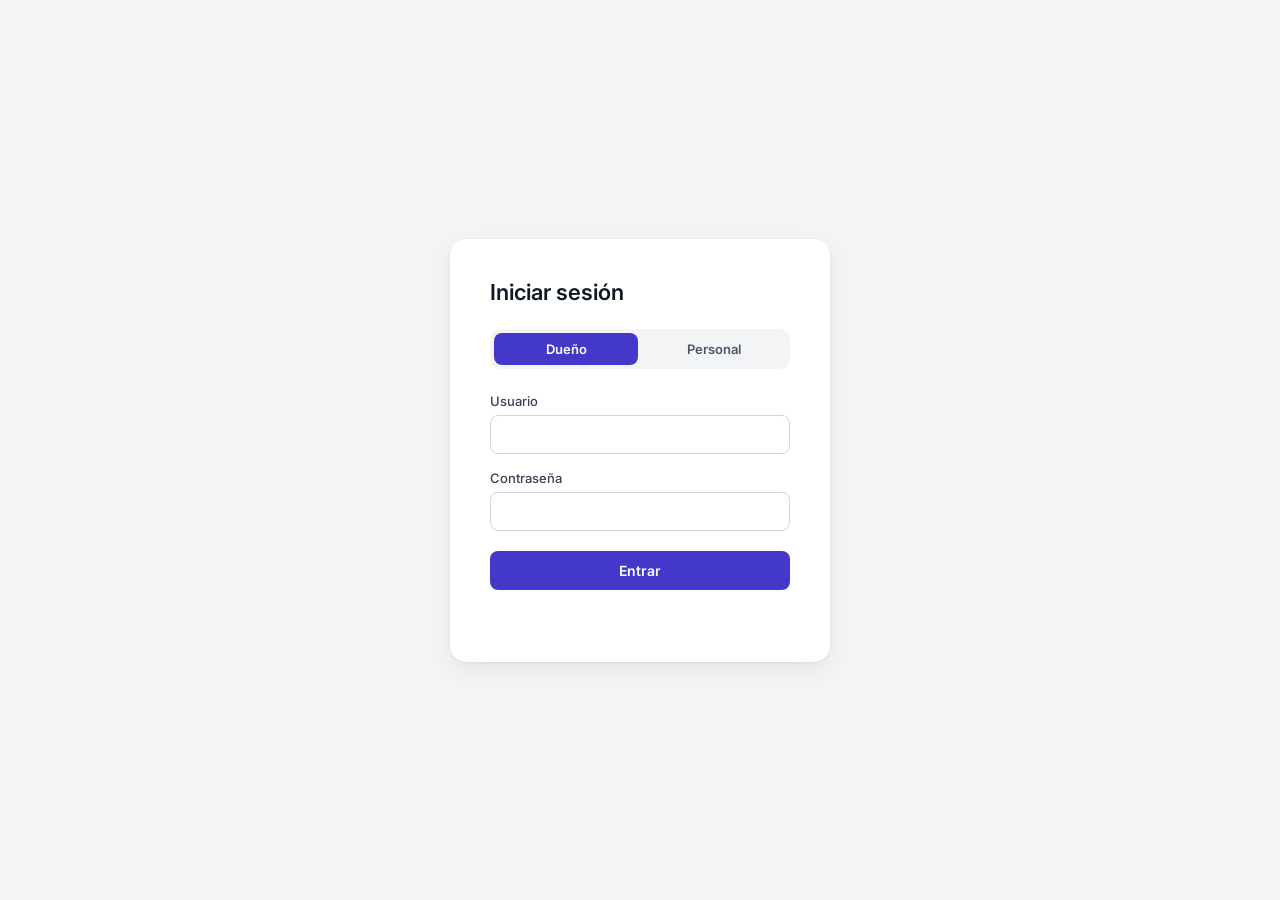
==== backend/src/main/resources/static/index.html @ 47b5efb7 "feat: login screen (dueno + personal PIN) with per-role landing stubs Static frontend served from Sp" ====
<!doctype html>
<html lang="es">
<head>
    <meta charset="utf-8">
    <title>Punto de Venta — Iniciar sesión</title>
    <link rel="stylesheet" href="css/estilos.css">
</head>
<body>
<div class="tarjeta">
    <h1>Iniciar sesión</h1>
    <div class="tabs">
        <button type="button" id="tab-dueno" class="activa">Dueño</button>
        <button type="button" id="tab-personal">Personal</button>
    </div>

    <form id="form-dueno">
        <label for="dueno-username">Usuario</label>
        <input type="text" id="dueno-username" required>
        <label for="dueno-password">Contraseña</label>
        <input type="password" id="dueno-password" required>
        <button type="submit" class="boton-entrar" id="dueno-submit">
            <span class="spinner"></span>
            <span>Entrar</span>
        </button>
        <p class="error" id="dueno-error"></p>
    </form>

    <form id="form-personal" class="oculto">
        <label for="personal-usuario">Nombre</label>
        <select id="personal-usuario" required></select>
        <label for="personal-pin">PIN</label>
        <input type="password" id="personal-pin" inputmode="numeric" required>
        <button type="submit" class="boton-entrar" id="personal-submit">
            <span class="spinner"></span>
            <span>Entrar</span>
        </button>
        <p class="error" id="personal-error"></p>
    </form>
</div>
<script src="js/api.js"></script>
<script src="js/login.js"></script>
</body>
</html>
---- backend/src/main/resources/static/css/estilos.css ----
@import url('https://fonts.googleapis.com/css2?family=Inter:wght@400;500;600;700&display=swap');

* {
    box-sizing: border-box;
}

body {
    margin: 0;
    font-family: 'Inter', system-ui, sans-serif;
    background: #f3f4f6;
    min-height: 100vh;
    display: flex;
    align-items: center;
    justify-content: center;
    padding: 40px;
}

.tarjeta {
    width: 100%;
    max-width: 380px;
    background: #ffffff;
    border-radius: 16px;
    padding: 40px;
    box-shadow: 0 1px 3px rgba(0, 0, 0, .08), 0 8px 24px rgba(0, 0, 0, .06);
    text-align: center;
}

.tarjeta h1 {
    margin: 0 0 24px;
    font-size: 22px;
    font-weight: 600;
    color: #111827;
    text-align: left;
}

.tabs {
    display: flex;
    gap: 4px;
    margin-bottom: 24px;
    background: #f3f4f6;
    padding: 4px;
    border-radius: 10px;
}

.tabs button {
    flex: 1;
    padding: 8px;
    border: none;
    border-radius: 8px;
    font-size: 13px;
    font-weight: 600;
    cursor: pointer;
    background: transparent;
    color: #4b5563;
    font-family: inherit;
}

.tabs button.activa {
    background: #4338ca;
    color: #fff;
}

form {
    display: flex;
    flex-direction: column;
    gap: 16px;
    text-align: left;
}

.oculto {
    display: none;
}

label {
    font-size: 13px;
    font-weight: 500;
    color: #374151;
    margin-bottom: -10px;
}

input, select {
    padding: 10px 12px;
    border: 1px solid #d1d5db;
    border-radius: 8px;
    font-size: 14px;
    font-family: inherit;
    width: 100%;
}

input:focus, select:focus {
    outline: 2px solid #4338ca;
    outline-offset: 1px;
}

.boton-entrar {
    margin-top: 4px;
    padding: 11px;
    background: #4338ca;
    color: #fff;
    border: none;
    border-radius: 8px;
    font-size: 14px;
    font-weight: 600;
    cursor: pointer;
    font-family: inherit;
    display: flex;
    align-items: center;
    justify-content: center;
    gap: 8px;
}

.boton-entrar:disabled {
    opacity: .75;
    cursor: default;
}

.error {
    margin: 0;
    font-size: 13px;
    color: #dc2626;
    min-height: 16px;
}

.boton-salir {
    padding: 11px 20px;
    background: #ffffff;
    color: #4338ca;
    border: 1.5px solid #4338ca;
    border-radius: 8px;
    font-size: 14px;
    font-weight: 600;
    cursor: pointer;
    font-family: inherit;
}

.etiqueta-rol {
    margin: 0 0 4px;
    font-size: 12px;
    font-weight: 600;
    letter-spacing: .04em;
    color: #6366f1;
    text-transform: uppercase;
}

.bienvenida {
    margin: 0 0 28px;
    font-size: 20px;
    font-weight: 600;
    color: #111827;
}

.spinner {
    display: none;
    width: 16px;
    height: 16px;
    border-radius: 50%;
    border: 2px solid rgba(255, 255, 255, .4);
    border-top-color: #fff;
    animation: girar .6s linear infinite;
}

.cargando .spinner {
    display: inline-block;
}

@keyframes girar {
    to {
        transform: rotate(360deg);
    }
}
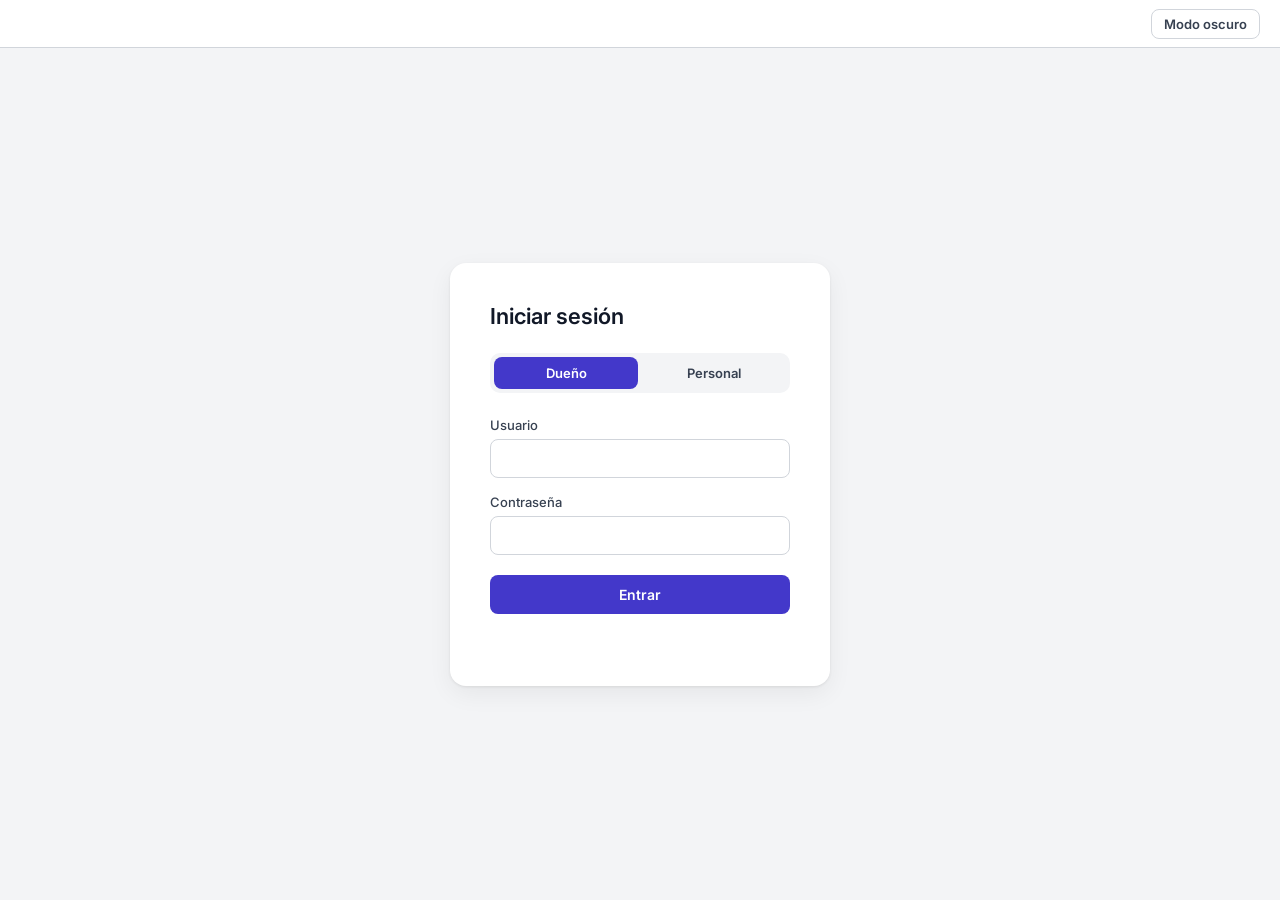
==== commit 1d2655fd: "Agregar modo oscuro con barra superior para el boton de tema Se agregan tokens de color en css/estil" ====
--- a/backend/src/main/resources/static/index.html
+++ b/backend/src/main/resources/static/index.html
@@ -4,8 +4,12 @@
     <meta charset="utf-8">
     <title>Punto de Venta — Iniciar sesión</title>
     <link rel="stylesheet" href="css/estilos.css">
+    <script>(function () { if (localStorage.getItem('pos.tema') === 'oscuro') { document.documentElement.classList.add('oscuro'); } })();</script>
 </head>
 <body>
+<div class="barra-tema">
+    <button type="button" class="boton-tema" id="btn-tema">Modo oscuro</button>
+</div>
 <div class="tarjeta">
     <h1>Iniciar sesión</h1>
     <div class="tabs">
--- a/backend/src/main/resources/static/css/estilos.css
+++ b/backend/src/main/resources/static/css/estilos.css
@@ -1,4 +1,55 @@
 @import url('https://fonts.googleapis.com/css2?family=Inter:wght@400;500;600;700&display=swap');
+
+:root {
+    --color-fondo: #f3f4f6;
+    --color-superficie: #ffffff;
+    --color-texto: #111827;
+    --color-texto-secundario: #374151;
+    --color-texto-muted: #9ca3af;
+    --color-borde: #d1d5db;
+    --color-acento: #4338ca;
+    --color-acento-texto: #ffffff;
+    --color-fondo-sutil: #f9fafb;
+    --color-fondo-tabs: #f3f4f6;
+    --color-error: #dc2626;
+    --color-exito: #047857;
+    --color-libre-fondo: #ecfdf5;
+    --color-libre-texto: #047857;
+    --color-libre-borde: #a7f3d0;
+    --color-ocupada-fondo: #fef2f2;
+    --color-ocupada-texto: #b91c1c;
+    --color-ocupada-borde: #fecaca;
+    --color-pill-fondo: #eef2ff;
+    --color-pill-texto: #4338ca;
+    --color-rol-etiqueta: #6366f1;
+    --sombra-panel: 0 1px 3px rgba(0, 0, 0, .08), 0 8px 24px rgba(0, 0, 0, .06);
+    --altura-barra-tema: 48px;
+}
+
+:root.oscuro {
+    --color-fondo: #0f172a;
+    --color-superficie: #1e293b;
+    --color-texto: #f1f5f9;
+    --color-texto-secundario: #cbd5e1;
+    --color-texto-muted: #64748b;
+    --color-borde: #334155;
+    --color-acento: #6366f1;
+    --color-acento-texto: #ffffff;
+    --color-fondo-sutil: #273449;
+    --color-fondo-tabs: #1e293b;
+    --color-error: #f87171;
+    --color-exito: #34d399;
+    --color-libre-fondo: rgba(16, 185, 129, .15);
+    --color-libre-texto: #34d399;
+    --color-libre-borde: rgba(16, 185, 129, .35);
+    --color-ocupada-fondo: rgba(248, 113, 113, .15);
+    --color-ocupada-texto: #f87171;
+    --color-ocupada-borde: rgba(248, 113, 113, .35);
+    --color-pill-fondo: rgba(99, 102, 241, .2);
+    --color-pill-texto: #a5b4fc;
+    --color-rol-etiqueta: #a5b4fc;
+    --sombra-panel: 0 1px 3px rgba(0, 0, 0, .5), 0 8px 24px rgba(0, 0, 0, .35);
+}
 
 * {
     box-sizing: border-box;
@@ -7,29 +58,246 @@
 body {
     margin: 0;
     font-family: 'Inter', system-ui, sans-serif;
-    background: #f3f4f6;
+    background: var(--color-fondo);
+    color: var(--color-texto);
     min-height: 100vh;
     display: flex;
     align-items: center;
     justify-content: center;
     padding: 40px;
+    padding-top: calc(40px + var(--altura-barra-tema));
+    transition: background-color .15s, color .15s;
+}
+
+/* Pantallas de app (mesero/cocina/caja/dueno): contenido de arriba hacia
+   abajo en vez de la tarjeta centrada que usa el login. */
+body.app {
+    display: block;
+    padding: 0;
+}
+
+.app-shell {
+    max-width: 960px;
+    margin: 0 auto;
+    padding: 24px;
+    padding-top: calc(24px + var(--altura-barra-tema));
+}
+
+/* Barra superior fija, igual en todas las pantallas: por ahora solo lleva
+   el botón de modo oscuro/claro. */
+.barra-tema {
+    position: fixed;
+    top: 0;
+    left: 0;
+    right: 0;
+    height: var(--altura-barra-tema);
+    display: flex;
+    align-items: center;
+    justify-content: flex-end;
+    padding: 0 20px;
+    background: var(--color-superficie);
+    border-bottom: 1px solid var(--color-borde);
+    z-index: 100;
+}
+
+.boton-tema {
+    background: transparent;
+    color: var(--color-texto-secundario);
+    border: 1px solid var(--color-borde);
+    border-radius: 8px;
+    padding: 6px 12px;
+    font-size: 13px;
+    font-weight: 600;
+    cursor: pointer;
+    font-family: inherit;
+}
+
+.barra {
+    display: flex;
+    justify-content: space-between;
+    align-items: center;
+    margin-bottom: 24px;
+}
+
+.barra h1 {
+    margin: 0;
+    font-size: 20px;
+    font-weight: 600;
+    color: var(--color-texto);
+}
+
+.panel {
+    background: var(--color-superficie);
+    border-radius: 16px;
+    padding: 24px;
+    box-shadow: var(--sombra-panel);
+    margin-bottom: 16px;
+    transition: background-color .15s;
+}
+
+.panel h2 {
+    margin: 0 0 16px;
+    font-size: 16px;
+    font-weight: 600;
+    color: var(--color-texto);
+}
+
+.rejilla-mesas {
+    display: grid;
+    grid-template-columns: repeat(auto-fill, minmax(90px, 1fr));
+    gap: 10px;
+}
+
+.boton-mesa {
+    padding: 14px 8px;
+    border-radius: 10px;
+    border: 1.5px solid transparent;
+    font-size: 14px;
+    font-weight: 600;
+    cursor: pointer;
+    font-family: inherit;
+}
+
+.boton-mesa.libre {
+    background: var(--color-libre-fondo);
+    color: var(--color-libre-texto);
+    border-color: var(--color-libre-borde);
+}
+
+.boton-mesa.ocupada {
+    background: var(--color-ocupada-fondo);
+    color: var(--color-ocupada-texto);
+    border-color: var(--color-ocupada-borde);
+}
+
+.lista-simple {
+    list-style: none;
+    margin: 0;
+    padding: 0;
+    display: flex;
+    flex-direction: column;
+    gap: 8px;
+}
+
+.fila-lista {
+    display: flex;
+    justify-content: space-between;
+    align-items: center;
+    padding: 10px 14px;
+    background: var(--color-fondo-sutil);
+    border-radius: 8px;
+    font-size: 14px;
+    color: var(--color-texto);
+}
+
+.fila-lista button {
+    background: var(--color-acento);
+    color: var(--color-acento-texto);
+    border: none;
+    border-radius: 6px;
+    padding: 6px 12px;
+    font-size: 13px;
+    font-weight: 600;
+    cursor: pointer;
+    font-family: inherit;
+}
+
+.vacio {
+    color: var(--color-texto-muted);
+    font-size: 14px;
+}
+
+.boton-secundario {
+    background: var(--color-superficie);
+    color: var(--color-acento);
+    border: 1.5px solid var(--color-acento);
+    border-radius: 8px;
+    padding: 10px 16px;
+    font-size: 14px;
+    font-weight: 600;
+    cursor: pointer;
+    font-family: inherit;
+}
+
+.boton-primario {
+    background: var(--color-acento);
+    color: var(--color-acento-texto);
+    border: none;
+    border-radius: 8px;
+    padding: 10px 16px;
+    font-size: 14px;
+    font-weight: 600;
+    cursor: pointer;
+    font-family: inherit;
+}
+
+.boton-primario:disabled, .boton-secundario:disabled {
+    opacity: .6;
+    cursor: default;
+}
+
+.fila-form {
+    display: flex;
+    gap: 12px;
+    align-items: flex-end;
+    flex-wrap: wrap;
+}
+
+.fila-form > div {
+    display: flex;
+    flex-direction: column;
+    gap: 4px;
+}
+
+.fila-form label {
+    margin: 0;
+}
+
+.checkboxes-mod {
+    display: flex;
+    gap: 14px;
+    flex-wrap: wrap;
+    font-size: 13px;
+    color: var(--color-texto-secundario);
+}
+
+.checkboxes-mod label {
+    display: flex;
+    align-items: center;
+    gap: 4px;
+    font-weight: 400;
+}
+
+.checkboxes-mod input {
+    width: auto;
+}
+
+.estado-pill {
+    display: inline-block;
+    padding: 2px 10px;
+    border-radius: 999px;
+    font-size: 12px;
+    font-weight: 600;
+    background: var(--color-pill-fondo);
+    color: var(--color-pill-texto);
 }
 
 .tarjeta {
     width: 100%;
     max-width: 380px;
-    background: #ffffff;
+    background: var(--color-superficie);
     border-radius: 16px;
     padding: 40px;
-    box-shadow: 0 1px 3px rgba(0, 0, 0, .08), 0 8px 24px rgba(0, 0, 0, .06);
+    box-shadow: var(--sombra-panel);
     text-align: center;
+    transition: background-color .15s;
 }
 
 .tarjeta h1 {
     margin: 0 0 24px;
     font-size: 22px;
     font-weight: 600;
-    color: #111827;
+    color: var(--color-texto);
     text-align: left;
 }
 
@@ -37,7 +305,7 @@
     display: flex;
     gap: 4px;
     margin-bottom: 24px;
-    background: #f3f4f6;
+    background: var(--color-fondo-tabs);
     padding: 4px;
     border-radius: 10px;
 }
@@ -51,13 +319,13 @@
     font-weight: 600;
     cursor: pointer;
     background: transparent;
-    color: #4b5563;
+    color: var(--color-texto-secundario);
     font-family: inherit;
 }
 
 .tabs button.activa {
-    background: #4338ca;
-    color: #fff;
+    background: var(--color-acento);
+    color: var(--color-acento-texto);
 }
 
 form {
@@ -74,29 +342,31 @@
 label {
     font-size: 13px;
     font-weight: 500;
-    color: #374151;
+    color: var(--color-texto-secundario);
     margin-bottom: -10px;
 }
 
 input, select {
     padding: 10px 12px;
-    border: 1px solid #d1d5db;
+    border: 1px solid var(--color-borde);
     border-radius: 8px;
     font-size: 14px;
     font-family: inherit;
     width: 100%;
+    background: var(--color-superficie);
+    color: var(--color-texto);
 }
 
 input:focus, select:focus {
-    outline: 2px solid #4338ca;
+    outline: 2px solid var(--color-acento);
     outline-offset: 1px;
 }
 
 .boton-entrar {
     margin-top: 4px;
     padding: 11px;
-    background: #4338ca;
-    color: #fff;
+    background: var(--color-acento);
+    color: var(--color-acento-texto);
     border: none;
     border-radius: 8px;
     font-size: 14px;
@@ -117,15 +387,15 @@
 .error {
     margin: 0;
     font-size: 13px;
-    color: #dc2626;
+    color: var(--color-error);
     min-height: 16px;
 }
 
 .boton-salir {
     padding: 11px 20px;
-    background: #ffffff;
-    color: #4338ca;
-    border: 1.5px solid #4338ca;
+    background: var(--color-superficie);
+    color: var(--color-acento);
+    border: 1.5px solid var(--color-acento);
     border-radius: 8px;
     font-size: 14px;
     font-weight: 600;
@@ -138,7 +408,7 @@
     font-size: 12px;
     font-weight: 600;
     letter-spacing: .04em;
-    color: #6366f1;
+    color: var(--color-rol-etiqueta);
     text-transform: uppercase;
 }
 
@@ -146,7 +416,7 @@
     margin: 0 0 28px;
     font-size: 20px;
     font-weight: 600;
-    color: #111827;
+    color: var(--color-texto);
 }
 
 .spinner {
@@ -168,3 +438,46 @@
         transform: rotate(360deg);
     }
 }
+
+.ticket-cabecera {
+    display: flex;
+    justify-content: space-between;
+    align-items: center;
+    margin-bottom: 12px;
+}
+
+.item-fila {
+    display: flex;
+    justify-content: space-between;
+    align-items: center;
+    padding: 10px 14px;
+    background: var(--color-fondo-sutil);
+    border-radius: 8px;
+    margin-bottom: 8px;
+    gap: 12px;
+    flex-wrap: wrap;
+    color: var(--color-texto);
+}
+
+.item-acciones {
+    display: flex;
+    gap: 6px;
+    align-items: center;
+}
+
+.boton-mini {
+    background: var(--color-superficie);
+    color: var(--color-acento);
+    border: 1.5px solid var(--color-acento);
+    border-radius: 6px;
+    padding: 5px 10px;
+    font-size: 12px;
+    font-weight: 600;
+    cursor: pointer;
+    font-family: inherit;
+}
+
+.boton-mini:disabled {
+    opacity: .5;
+    cursor: default;
+}
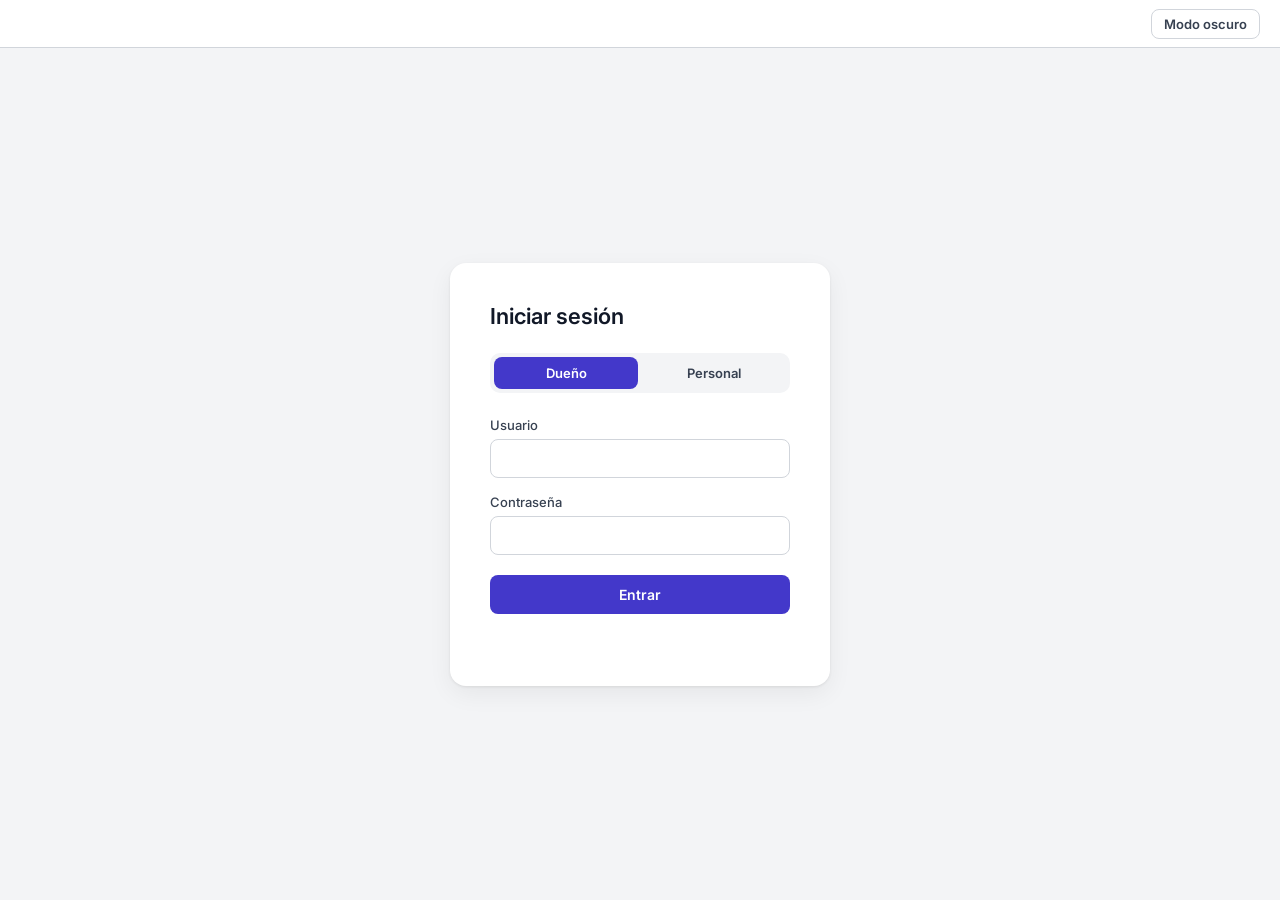
==== commit dceabf44: "Animacion de boton al presionar + spinner de carga en toda la app Todo boton se encoge levemente al " ====
--- a/backend/src/main/resources/static/index.html
+++ b/backend/src/main/resources/static/index.html
@@ -22,10 +22,7 @@
         <input type="text" id="dueno-username" required>
         <label for="dueno-password">Contraseña</label>
         <input type="password" id="dueno-password" required>
-        <button type="submit" class="boton-entrar" id="dueno-submit">
-            <span class="spinner"></span>
-            <span>Entrar</span>
-        </button>
+        <button type="submit" class="boton-entrar" id="dueno-submit">Entrar</button>
         <p class="error" id="dueno-error"></p>
     </form>
 
@@ -34,10 +31,7 @@
         <select id="personal-usuario" required></select>
         <label for="personal-pin">PIN</label>
         <input type="password" id="personal-pin" inputmode="numeric" required>
-        <button type="submit" class="boton-entrar" id="personal-submit">
-            <span class="spinner"></span>
-            <span>Entrar</span>
-        </button>
+        <button type="submit" class="boton-entrar" id="personal-submit">Entrar</button>
         <p class="error" id="personal-error"></p>
     </form>
 </div>
--- a/backend/src/main/resources/static/css/estilos.css
+++ b/backend/src/main/resources/static/css/estilos.css
@@ -419,18 +419,36 @@
     color: var(--color-texto);
 }
 
-.spinner {
-    display: none;
-    width: 16px;
-    height: 16px;
+/* Pequena animacion de "presionado" en cualquier boton de la app. */
+button {
+    transition: transform .08s ease;
+}
+
+button:active:not(:disabled) {
+    transform: scale(.96);
+}
+
+/* Spinner universal: no requiere marcado adicional en el boton. El texto se
+   vacia por JS (conBotonCargando en api.js) y este pseudo-elemento dibuja un
+   anillo giratorio del mismo color que el boton (currentColor), asi que
+   funciona igual sobre fondos solidos (boton-primario) o claros (boton-mini). */
+button.cargando {
+    position: relative;
+    pointer-events: none;
+}
+
+button.cargando::after {
+    content: '';
+    position: absolute;
+    top: 50%;
+    left: 50%;
+    width: 14px;
+    height: 14px;
+    margin: -7px 0 0 -7px;
     border-radius: 50%;
-    border: 2px solid rgba(255, 255, 255, .4);
-    border-top-color: #fff;
+    border: 2px solid currentColor;
+    border-top-color: transparent;
     animation: girar .6s linear infinite;
-}
-
-.cargando .spinner {
-    display: inline-block;
 }
 
 @keyframes girar {
@@ -481,3 +499,75 @@
     opacity: .5;
     cursor: default;
 }
+
+.venta-layout {
+    display: flex;
+    gap: 24px;
+    flex-wrap: wrap;
+    align-items: flex-start;
+}
+
+.panel-ticket {
+    flex: 1 1 320px;
+    max-width: 380px;
+}
+
+.grid-platillos {
+    display: grid;
+    grid-template-columns: repeat(auto-fill, minmax(150px, 1fr));
+    gap: 10px;
+}
+
+.tarjeta-platillo {
+    background: var(--color-fondo-sutil);
+    border-radius: 10px;
+    padding: 12px;
+    display: flex;
+    flex-direction: column;
+    gap: 6px;
+    border: none;
+    text-align: left;
+    font-family: inherit;
+    color: var(--color-texto);
+    width: 100%;
+}
+
+button.tarjeta-platillo {
+    cursor: pointer;
+}
+
+.tarjeta-platillo .nombre {
+    margin: 0;
+    font-size: 14px;
+    font-weight: 600;
+}
+
+.tarjeta-platillo .precio {
+    margin: 0;
+    font-size: 14px;
+    font-weight: 700;
+    color: var(--color-acento);
+}
+
+.variantes-pills {
+    display: flex;
+    flex-wrap: wrap;
+    gap: 6px;
+}
+
+.variantes-pills button {
+    background: var(--color-pill-fondo);
+    color: var(--color-pill-texto);
+    border: none;
+    border-radius: 999px;
+    padding: 4px 10px;
+    font-size: 12px;
+    font-weight: 600;
+    cursor: pointer;
+    font-family: inherit;
+}
+
+#tabs-categorias button {
+    flex: none;
+    white-space: nowrap;
+}
